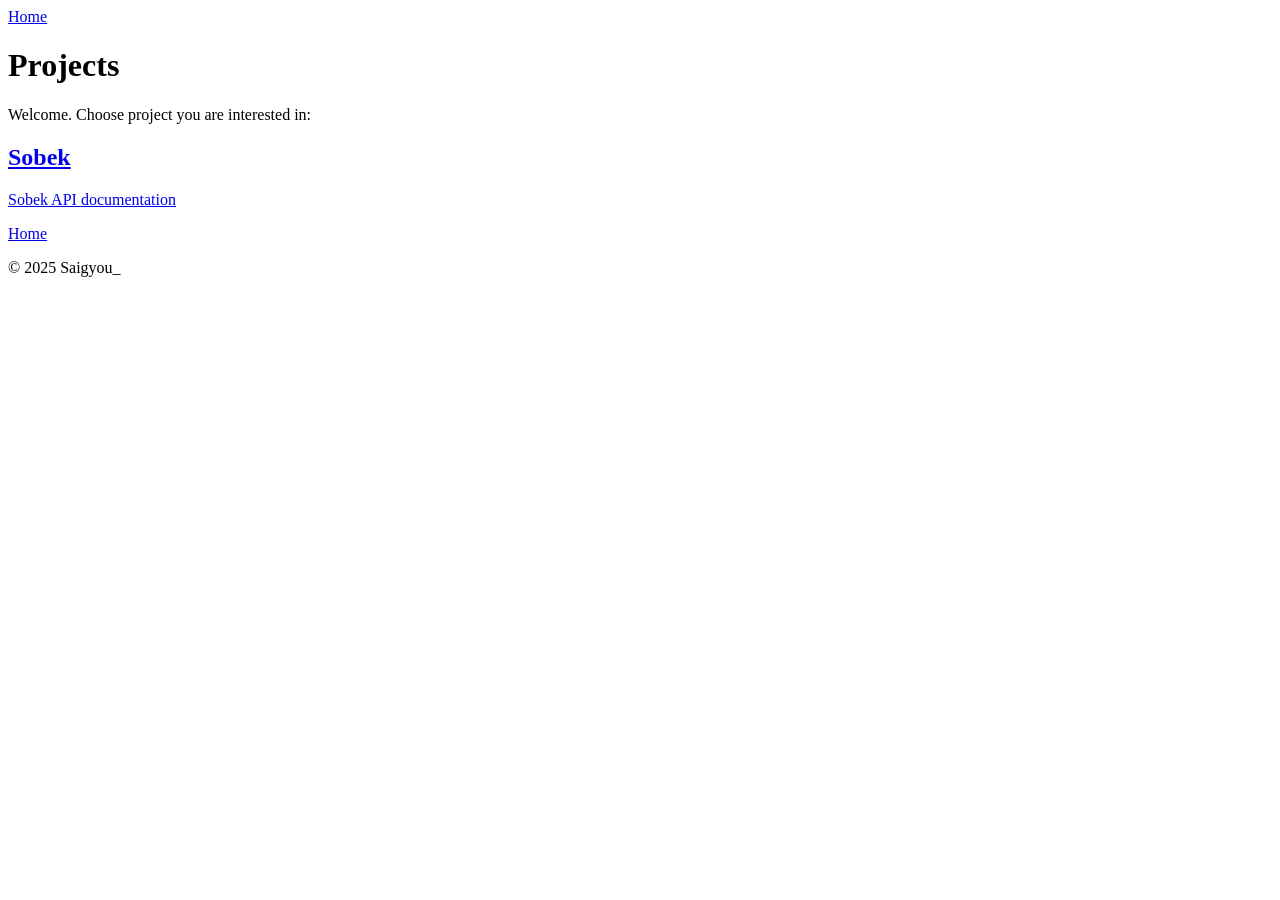
==== index.html @ 5abf569a "Removed link to side projects" ====
<!DOCTYPE html>
<html>
<head>
    <title>Index</title>
    <meta name="description" content="Technical page">
    <meta name="viewport" content="width=device-width, initial-scale=1">

    <!-- Default Styles -->
    <link href="web.css" rel="stylesheet">
</head>
<body>
    <!-- Top Breadcrumb (Single line BELOW) -->
    <nav class="breadcrumb-top">
        <a href="#">Home</a>
    </nav>

    <!-- Header -->
    <header class="header">
        <h1>Projects</h1>
    </header>

    <!-- Main Content -->
    <main class="content">
        <section class="intro">
            <p>Welcome. Choose project you are interested in:</p>
        </section>

        <div class="card-grid">
            <a href="./LIB_SOBEK/index-sobek.html" class="card">
                <h2>Sobek</h2>
                <p>Sobek API documentation</p>
            </a>
        </div>
    </main>

    <!-- Bottom Breadcrumb (Single line ABOVE) -->
    <nav class="breadcrumb-bottom">
        <a href="#">Home</a>
    </nav>

    <!-- Footer -->
    <footer class="footer">
        <p>© 2025 Saigyou_</p>
    </footer>
</body>

</html>
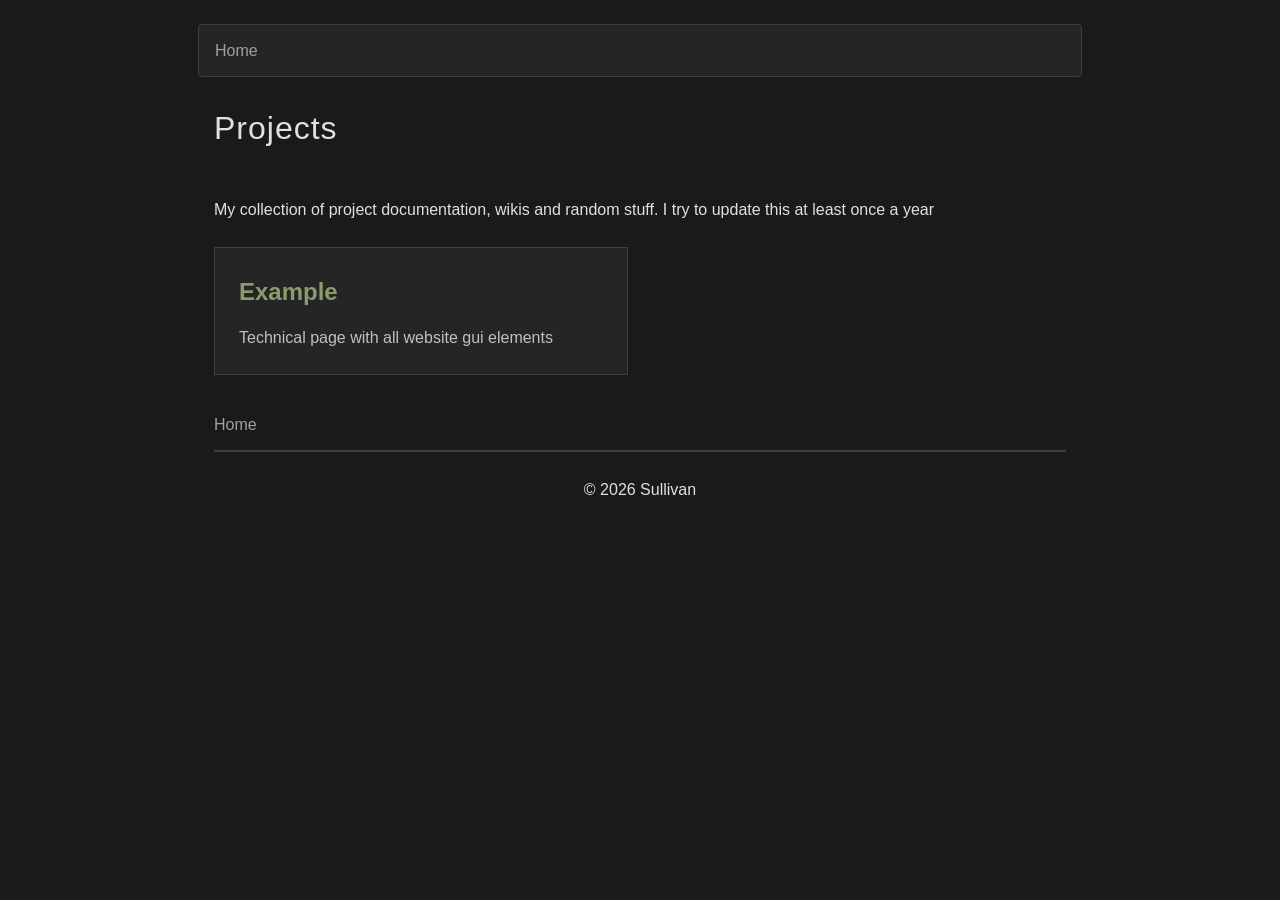
==== commit 43cac85e: "Add files via upload" ====
--- a/index.html
+++ b/index.html
@@ -2,7 +2,7 @@
 <html>
 <head>
     <title>Index</title>
-    <meta name="description" content="Technical page">
+    <meta name="description" content="Project Menu">
     <meta name="viewport" content="width=device-width, initial-scale=1">
 
     <!-- Default Styles -->
@@ -22,13 +22,13 @@
     <!-- Main Content -->
     <main class="content">
         <section class="intro">
-            <p>Welcome. Choose project you are interested in:</p>
+            <p>My collection of project documentation, wikis and random stuff. I try to update this at least once a year</p>
         </section>
 
         <div class="card-grid">
-            <a href="./LIB_SOBEK/index-sobek.html" class="card">
-                <h2>Sobek</h2>
-                <p>Sobek API documentation</p>
+            <a href="./EXAMPLE/index.html" class="card">
+                <h2>Example</h2>
+                <p>Technical page with all website gui elements</p>
             </a>
         </div>
     </main>
@@ -40,8 +40,7 @@
 
     <!-- Footer -->
     <footer class="footer">
-        <p>© 2025 Saigyou_</p>
+        <p>© 2026 Sullivan</p>
     </footer>
 </body>
-
-</html>
+</html>
--- a/web.css
+++ b/web.css
@@ -0,0 +1,568 @@
+/* ===== CSS Variables Guide ===== */
+/*
+  COLOR SYSTEM:
+  --bg: Page background (#1a1a1a)
+  --text: Primary text color (#e0e0e0)
+  --accent: Main accent color (#8a9b6e - muted moss green)
+  --accent-secondary: Secondary accent (#7aa2f7 - azure blue)
+  --border: Border and separator colors (#3a3a3a)
+  --card-bg: Card backgrounds (#252525)
+  --code-bg: Code block backgrounds (#2d2d2d)
+  --text-muted: Muted/secondary text (#a0a0a0)
+
+  TYPOGRAPHY:
+  --font-sans: Primary sans-serif font stack
+  --font-mono: Monospace font stack
+  --font-emoji: Emoji font stack
+  --text-base: Base font size (1rem)
+  --text-sm: Small font size (0.875rem)
+  --text-xs: Extra small font size (0.75rem)
+  --leading-normal: Normal line height (1.7)
+  --leading-tight: Tight line height (1.3)
+
+  LAYOUT:
+  --gap: Standard gap (1.5rem)
+  --gap-sm: Small gap (1rem)
+  --gap-xs: Extra small gap (0.5rem)
+  --radius: Border radius (4px)
+  --max-width: Maximum content width (900px)
+
+  USAGE:
+  Use variables like: color: var(--accent);
+  Add new variables only when necessary for consistency.
+*/
+
+/* ===== Base Reset ===== */
+* {
+    margin: 0;
+    padding: 0;
+    box-sizing: border-box;
+}
+
+/* ===== Typography ===== */
+:root {
+    --font-sans: "Noto Sans", "Noto Sans JP", Arial, sans-serif;
+    --font-mono: "Noto Sans Mono", monospace;
+    --font-emoji: "Noto Color Emoji", 'Segoe UI Emoji', sans-serif;
+    
+    --text-base: 1rem;
+    --text-sm: 0.875rem;
+    --text-xs: 0.75rem;
+    --leading-normal: 1.7;
+    --leading-tight: 1.3;
+}
+
+body {
+    font-family: var(--font-sans);
+    font-size: var(--text-base);
+    line-height: var(--leading-normal);
+    color: var(--text);
+    background: var(--bg);
+}
+
+/* ===== Color System ===== */
+:root {
+    /* Original Color Scheme */
+    --bg: #1a1a1a;
+    --text: #e0e0e0;
+    --accent: #8a9b6e;  /* Your muted moss green */
+    --accent-secondary: #7aa2f7; /* Your azure blue */
+    --accent-dark: #2e3b2a;
+    --info: #BC8ADB;
+    --border: #3e3e3e;
+    --card-bg: #252525;
+    --code-bg: #2d2d2d;
+    
+    /* Additional muted colors */
+    --text-muted: #a0a0a0;
+}
+
+/* ===== Layout System ===== */
+:root {
+    --gap: 1.5rem;
+    --gap-sm: 1rem;
+    --gap-xs: 0.5rem;
+    --radius: 4px;
+    --max-width: 900px;
+}
+
+body {
+    max-width: var(--max-width);
+    margin: 0 auto;
+    padding: var(--gap);
+}
+
+/* ===== Header System ===== */
+.header {
+    margin: 0 0 var(--gap) 0;
+    padding-bottom: var(--gap-xs);
+}
+
+.header h1 {
+    font-weight: 400;
+    letter-spacing: 1px;
+    margin-bottom: var(--gap-xs);
+}
+
+.header-links {
+    display: flex;
+    gap: var(--gap-xs);
+    align-items: center;
+    font-size: var(--text-sm);
+}
+
+.header-links .separator {
+    color: var(--text-muted);
+    opacity: 0.5;
+}
+
+/* ===== Footer - Separated Style ===== */
+.footer {
+    border-top: 2px solid var(--border);
+    padding-top: 1.5rem;
+    padding-bottom: 0.5rem;
+    text-align: center;
+}
+
+/* ===== Card System ===== */
+.card-grid {
+    display: grid;
+    grid-template-columns: repeat(auto-fill, minmax(280px, 1fr));
+    gap: var(--gap);
+    margin: var(--gap) 0;
+}
+
+.card {
+    background: var(--card-bg);
+    border: 1px solid var(--border);
+    padding: 1.5rem;
+    transition: border-color 0.2s;
+}
+
+.card:hover {
+    border-color: var(--accent);
+    box-shadow: 0 0 0 1px var(--accent);
+    text-decoration: none;
+}
+
+.card h2, h3 {
+    color: var(--accent);
+    margin-top: 0;
+    margin-bottom: 0.75rem;
+    /* No border-bottom as requested */
+}
+
+.card p {
+    color: #c0c0c0; /* Light gray, slightly darker than main text */
+    margin-bottom: 0;
+    line-height: 1.6;
+}
+
+/* ===== Breadcrumbs - Block Style ===== */
+.breadcrumb-top, 
+.breadcrumb-bottom {
+    background: #252525; /* Slightly darker than page bg */
+    padding: 0.75rem 1rem;
+    margin: 0 -1rem; /* Bleed to edges */
+    border-radius: 4px;
+    border: 1px solid var(--border);
+}
+
+.breadcrumb-top {
+    margin-bottom: 1.5rem;
+}
+
+.breadcrumb-bottom {
+    background: none;
+    border: 0;
+    border-radius: none;
+    margin-top: 1.5rem;
+}
+
+.breadcrumb-top a, 
+.breadcrumb-bottom a {
+    color: #a0a0a0; /* Gray as requested */
+    transition: color 0.2s;
+}
+
+.breadcrumb-top a:hover, 
+.breadcrumb-bottom a:hover {
+    color: var(--text); /* Light gray on hover */
+    text-decoration: underline;
+}
+
+/* ===== Documentation System ===== */
+.doc-section {
+    margin-bottom: var(--gap);
+}
+
+.doc-section h2 {
+    color: var(--accent);
+    margin-bottom: var(--gap-sm);
+    padding-bottom: var(--gap-xs);
+    border-bottom: 1px solid var(--border);
+}
+
+.doc-section-gap {
+    margin-bottom: 3rem;
+}
+
+.doc-section-gap h2 {
+    color: var(--accent);
+    margin-bottom: var(--gap-sm);
+    padding-bottom: var(--gap-xs);
+    border-bottom: 1px solid var(--border);
+}
+
+/* ===== Function Documentation ===== */
+.function-doc {
+    background: var(--card-bg);
+    border: 1px solid var(--border);
+    border-radius: var(--radius);
+    margin: var(--gap) 0;
+    overflow: hidden;
+}
+
+.function-header {
+    background: rgba(0, 0, 0, 0.2);
+    padding: 1rem 1.5rem;
+    border-bottom: 1px solid var(--border);
+}
+
+.function-signature {
+    font-family: var(--font-mono);
+    color: var(--text);
+    font-size: var(--text-base);
+    line-height: var(--leading-tight);
+}
+
+.function-signature .keyword { color: rgb(86,194,130); font-weight: bold;}
+.function-signature .type { color: rgb(136,209,138); font-weight: bold;}
+.function-signature .function { color: rgb(248,248,137); font-weight: bold;}
+.function-signature .operator { color: rgb(179,138,79); font-weight: bold; }
+.function-signature .punctuation { color: rgb(179,138,79); font-weight: bold; }
+.function-signature .macro { color: rgb(191,38,38); font-weight: bold;}
+.function-signature .flow { color: rgb(230,70,70); font-weight: bold;}
+.function-signature .constant { color: rgb(196,196,196); font-weight: bold;}
+
+.function-name {
+    color: #e6b422; /* Autumn yellow */
+    font-weight: 600;
+}
+
+.function-type {
+    color: #d4a657; /* Muted autumn yellow */
+}
+
+.function-params {
+    color: var(--text);
+}
+
+.function-description {
+    padding: 1.2rem 1.5rem 1.5rem 1.5rem;
+    line-height: var(--leading-normal);
+}
+
+.function-parameters {
+    margin: 0rem 0rem 1rem 0rem;
+}
+
+.parameter {
+    display: flex;
+    margin-bottom: 0.75rem;
+    padding-bottom: 0.75rem;
+    border-bottom: 1px solid var(--border);
+}
+
+.parameter:first-child {
+    margin-top: 0.75em;
+}
+
+.parameter:last-child {
+    border-bottom: none;
+    margin-bottom: 0;
+    padding-bottom: 0;
+}
+
+.parameter-name {
+    font-family: var(--font-mono);
+    color: var(--info);
+    min-width: 18rem;   /* increase if needed */
+    margin-right: 1rem;
+    font-weight: bold;
+}
+
+.parameter-name .keyword { color: rgb(86,194,130); font-weight: bold;}
+.parameter-name .type { color: rgb(136,209,138); font-weight: bold;}
+.parameter-name .class { color: rgb(136,209,138); font-weight: bold;}
+.parameter-name .function { color: rgb(248,248,137); font-weight: bold;}
+.parameter-name .operator { color: rgb(179,138,79); font-weight: bold; }
+.parameter-name .punctuation { color: rgb(179,138,79); font-weight: bold; }
+.parameter-name .macro { color: rgb(191,38,38); font-weight: bold;}
+.parameter-name .flow { color: rgb(230,70,70); font-weight: bold;}
+.parameter-name .constant { color: rgb(196,196,196); font-weight: bold;}
+.parameter-name .string { color: rgb(29,189,159); font-weight: bold;}
+.parameter-name .number { color: rgb(249,199,60); font-weight: bold;}
+
+.parameter-desc {
+    flex: 1;
+    color: var(--text-muted);
+}
+
+.function-note {
+    background: rgba(180, 180, 180, 0.1);
+    border-left: 3px solid var(--info);
+    padding: 1rem;
+    margin: 1rem 0rem 0rem 0rem;
+    border-radius: 0 var(--radius) var(--radius) 0;
+}
+
+.note-title {
+    font-family: var(--font-mono);
+    color: var(--info);
+    font-weight: 600;
+    margin-bottom: 0.5rem;
+}
+
+/* ===== Type Documentation ===== */
+
+.type-doc {
+    background: var(--card-bg);
+    border: 1px solid var(--border);
+    border-radius: var(--radius);
+    margin: var(--gap) 0;
+    overflow: hidden;
+}
+
+.type-header {
+    background: rgba(0, 0, 0, 0.2);
+    padding: 1rem 1.5rem;
+    border-bottom: 1px solid var(--border);
+}
+
+.type-signature {
+    font-family: var(--font-mono);
+    color: var(--text);
+    font-size: var(--text-base);
+}
+
+.type-signature .keyword { color: rgb(86,194,130); font-weight: bold;}
+.type-signature .type { color: rgb(136,209,138); font-weight: bold;}
+.type-signature .class { color: rgb(136,209,138); font-weight: bold;}
+.type-signature .function { color: rgb(248,248,137); font-weight: bold;}
+.type-signature .operator { color: rgb(179,138,79); font-weight: bold; }
+.type-signature .punctuation { color: rgb(179,138,79); font-weight: bold; }
+.type-signature .macro { color: rgb(191,38,38); font-weight: bold;}
+.type-signature .flow { color: rgb(230,70,70); font-weight: bold;}
+.type-signature .constant { color: rgb(196,196,196); font-weight: bold;}
+.type-signature .string { color: rgb(29,189,159); font-weight: bold;}
+.type-signature .number { color: rgb(249,199,60); font-weight: bold;}
+
+.type-name {
+    color: var(--border);/* #e6b422; */
+    font-weight: 600;
+}
+
+.type-description {
+    padding: 1.2rem 1.5rem 1.5rem 1.5rem;
+    line-height: var(--leading-normal);
+}
+
+.type-description .function-parameters {
+    margin-bottom: 0;
+}
+        
+/* ===== Utilities ===== */
+.mt-0 { margin-top: 0 !important; }
+.mb-0 { margin-bottom: 0 !important; }
+.text-sm { font-size: var(--text-sm); }
+.text-muted { color: var(--text-muted); }
+h4 { margin-bottom: 0.75rem; }
+.gapbreak {
+    display: block;
+    height: var(--gap);   /* exactly 1.5rem */
+    margin: 0;            /* no collapse risk */
+}
+img {
+    max-width: 100%;   /* Constrains image to its parent container's width */
+    height: auto;      /* Maintains aspect ratio */
+    display: block;    /* Optional: removes extra inline spacing */
+    margin-left: auto;
+    margin-right: auto;
+}
+
+/* ===== Links styling ===== */
+a {
+    color: var(--accent-secondary);
+    text-decoration: none;
+    transition: all 0.2s;
+}
+
+a:hover {
+    opacity: 0.8;
+    text-decoration: underline;
+}
+
+
+/* Table Container */
+.table-container {
+    overflow-x: auto;
+    margin: 1rem 0;
+    -webkit-overflow-scrolling: touch;
+}
+
+/* Simple Table – with full borders */
+.simple-table {
+    width: 100%;
+    min-width: 600px;
+    border-collapse: collapse;
+    background: var(--card-bg);
+}
+
+.simple-table th,
+.simple-table td {
+    padding: 0.75rem;
+    border: 2px solid #2e3b2a;
+    text-align: left;
+    vertical-align: top;
+}
+
+.simple-table th {
+    font-weight: 700;
+    background: #2e3b2a;      /* moss green */
+    color: white;                   /* white text */
+    border-color: #2e3b2a;
+}
+
+.simple-table tr:last-child td {
+    border-bottom: 2px solid #2e3b2a;  /* keep consistency, no removal */
+}
+
+.inline-list {
+    margin: 1em 2em 1em;
+}
+
+/* ===== Table of Contents Styles ===== */
+.toc-container {
+    --toc-width: 260px;
+    --toc-bg: var(--card-bg);
+    --toc-border: var(--border);
+    --toc-radius: var(--radius);
+    --toc-active: var(--accent);
+}
+
+/* Base styles */
+.toc-container {
+    background: var(--toc-bg);
+    border: 1px solid var(--toc-border);
+    border-radius: var(--toc-radius);
+    padding: 1rem;
+    font-size: var(--text-sm);
+    z-index: 1000;
+}
+
+.toc-title {
+    font-size: 1rem;
+    font-weight: 600;
+    margin: 0 0 0.75rem 0;
+    padding-bottom: 0.5rem;
+    border-bottom: 1px solid var(--border);
+    color: var(--accent);
+}
+
+.toc-list {
+    list-style: none;
+    margin: 0;
+    padding: 0;
+}
+
+.toc-list li {
+    margin: 0.5rem 0;
+    line-height: 1.4;
+}
+
+.toc-list a {
+    color: var(--text-muted);
+    text-decoration: none;
+    display: block;
+    padding: 0.2rem 0;
+    transition: all 0.2s;
+    word-break: break-word;
+    overflow-wrap: break-word;
+}
+
+.toc-list a:hover {
+    color: var(--text);
+    text-decoration: none;
+    opacity: 1;
+}
+
+.toc-list a.active {
+    color: var(--accent-secondary);
+    border-left: 2px solid var(--accent-secondary);
+    padding-left: 0.5rem;
+}
+
+/* ===== TABLET (768px – 1023px) – sticky, non‑overlapping ===== */
+@media (min-width: 768px) and (max-width: 1023px) {
+    .toc-container {
+        position: sticky;
+        float: right;
+        clear: right;
+        width: var(--toc-width);
+        margin: 0 0 1rem 1.5rem;
+        top: 2.5rem;        /* starts below breadcrumb */
+        max-height: calc(100vh - 3rem);
+        overflow-y: auto;
+    }
+
+    /* Ensure content floats around the ToC */
+    .content, .doc-section, .function-doc, .type-doc {
+        overflow: hidden;
+    }
+}
+
+/* ===== DESKTOP (≥1024px) – fixed to right edge, hovers over margins ===== */
+@media (min-width: 1024px) {
+    .toc-container {
+        position: fixed;
+        width: var(--toc-width);
+        right: 1rem;
+        /* top will be set dynamically by JS (starts below breadcrumb, sticks on scroll) */
+        max-height: calc(100vh - 2rem);
+        overflow-y: auto;
+        transition: top 0.1s ease-out;
+    }
+}
+
+/* ===== Mobile (≤767px) – normal flow, above top breadcrumb ===== */
+@media (max-width: 767px) {
+    .toc-container {
+        position: relative;
+        width: 100%;
+        margin-bottom: var(--gap);
+    }
+
+    .toc-list {
+        display: block;
+        white-space: normal;
+    }
+
+    .toc-list li {
+        display: block;
+        margin: 0.5rem 0;
+    }
+
+    .toc-list a {
+        display: block;
+        padding: 0.25rem 0;
+        white-space: normal;
+    }
+
+    .toc-list a.active {
+        background: transparent;
+        color: var(--accent-secondary);
+        border-left: 2px solid var(--accent-secondary);
+        padding-left: 0.5rem;
+    }
+}
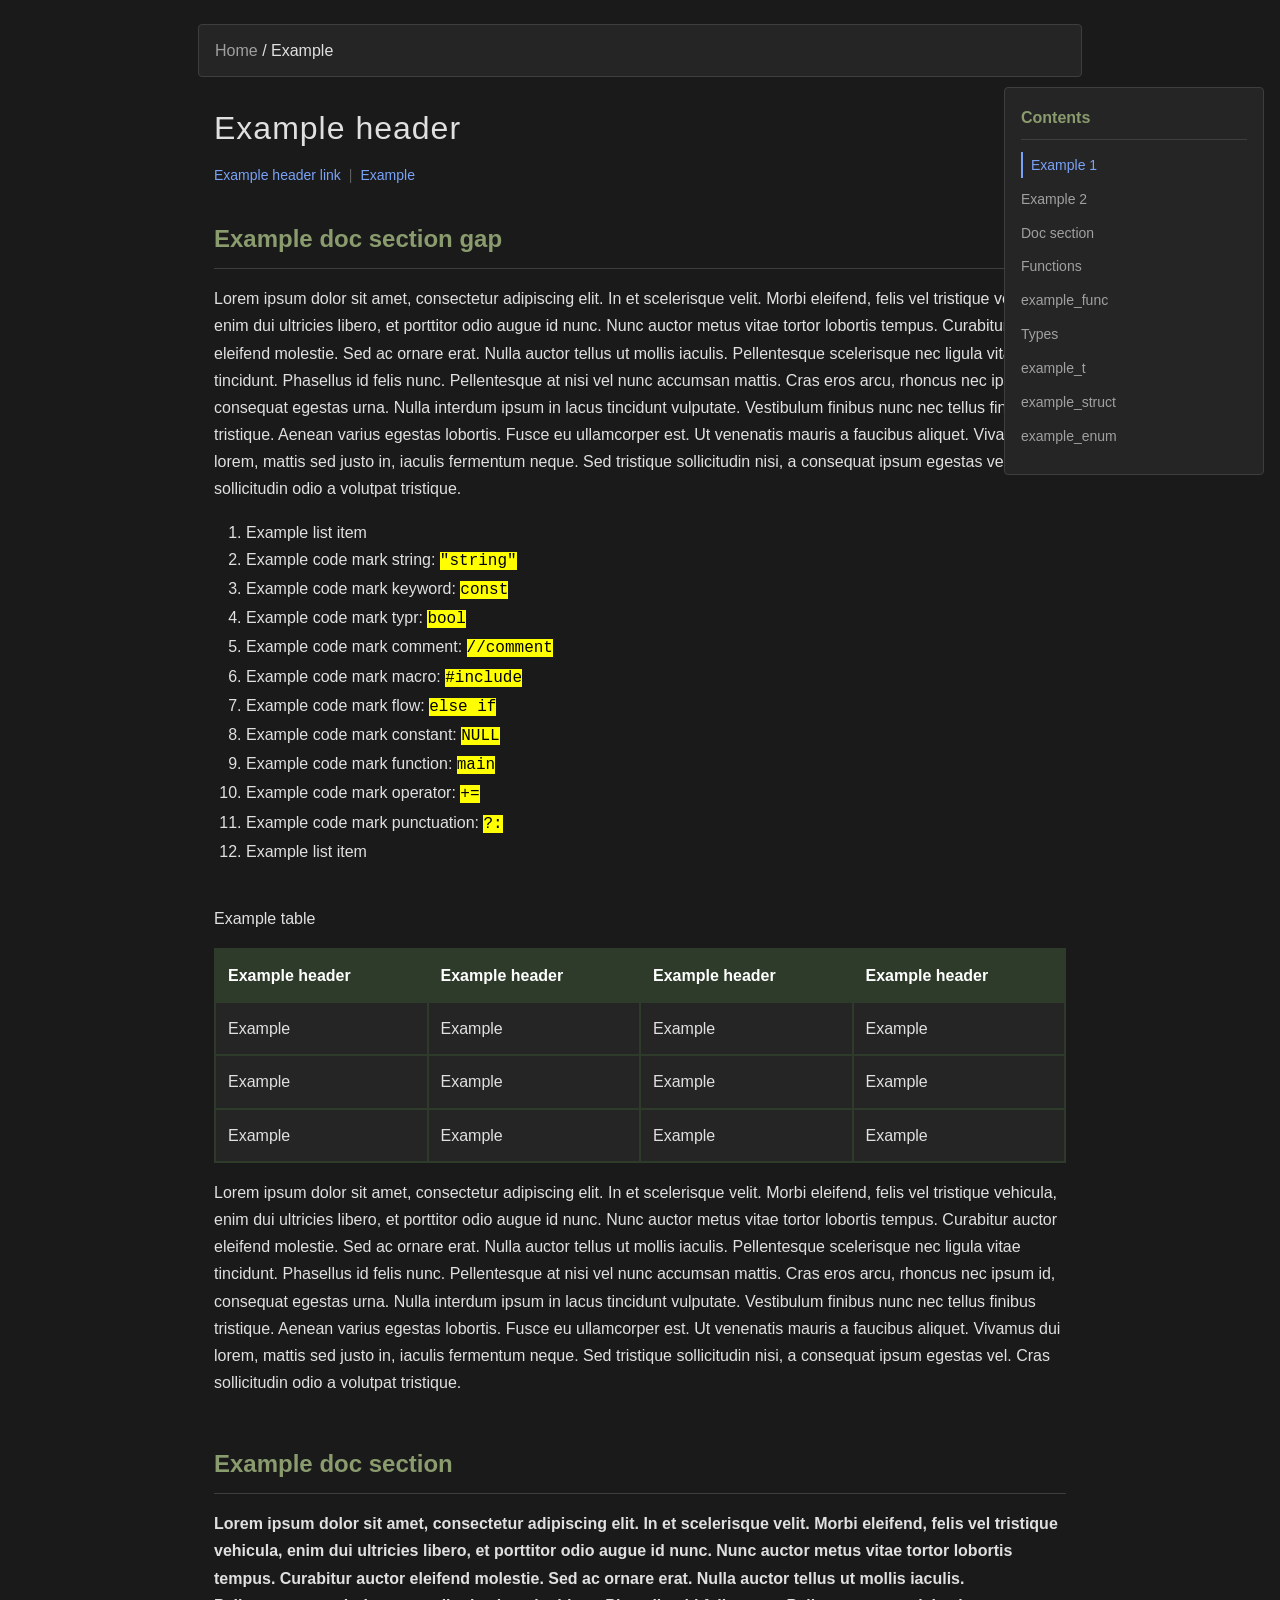
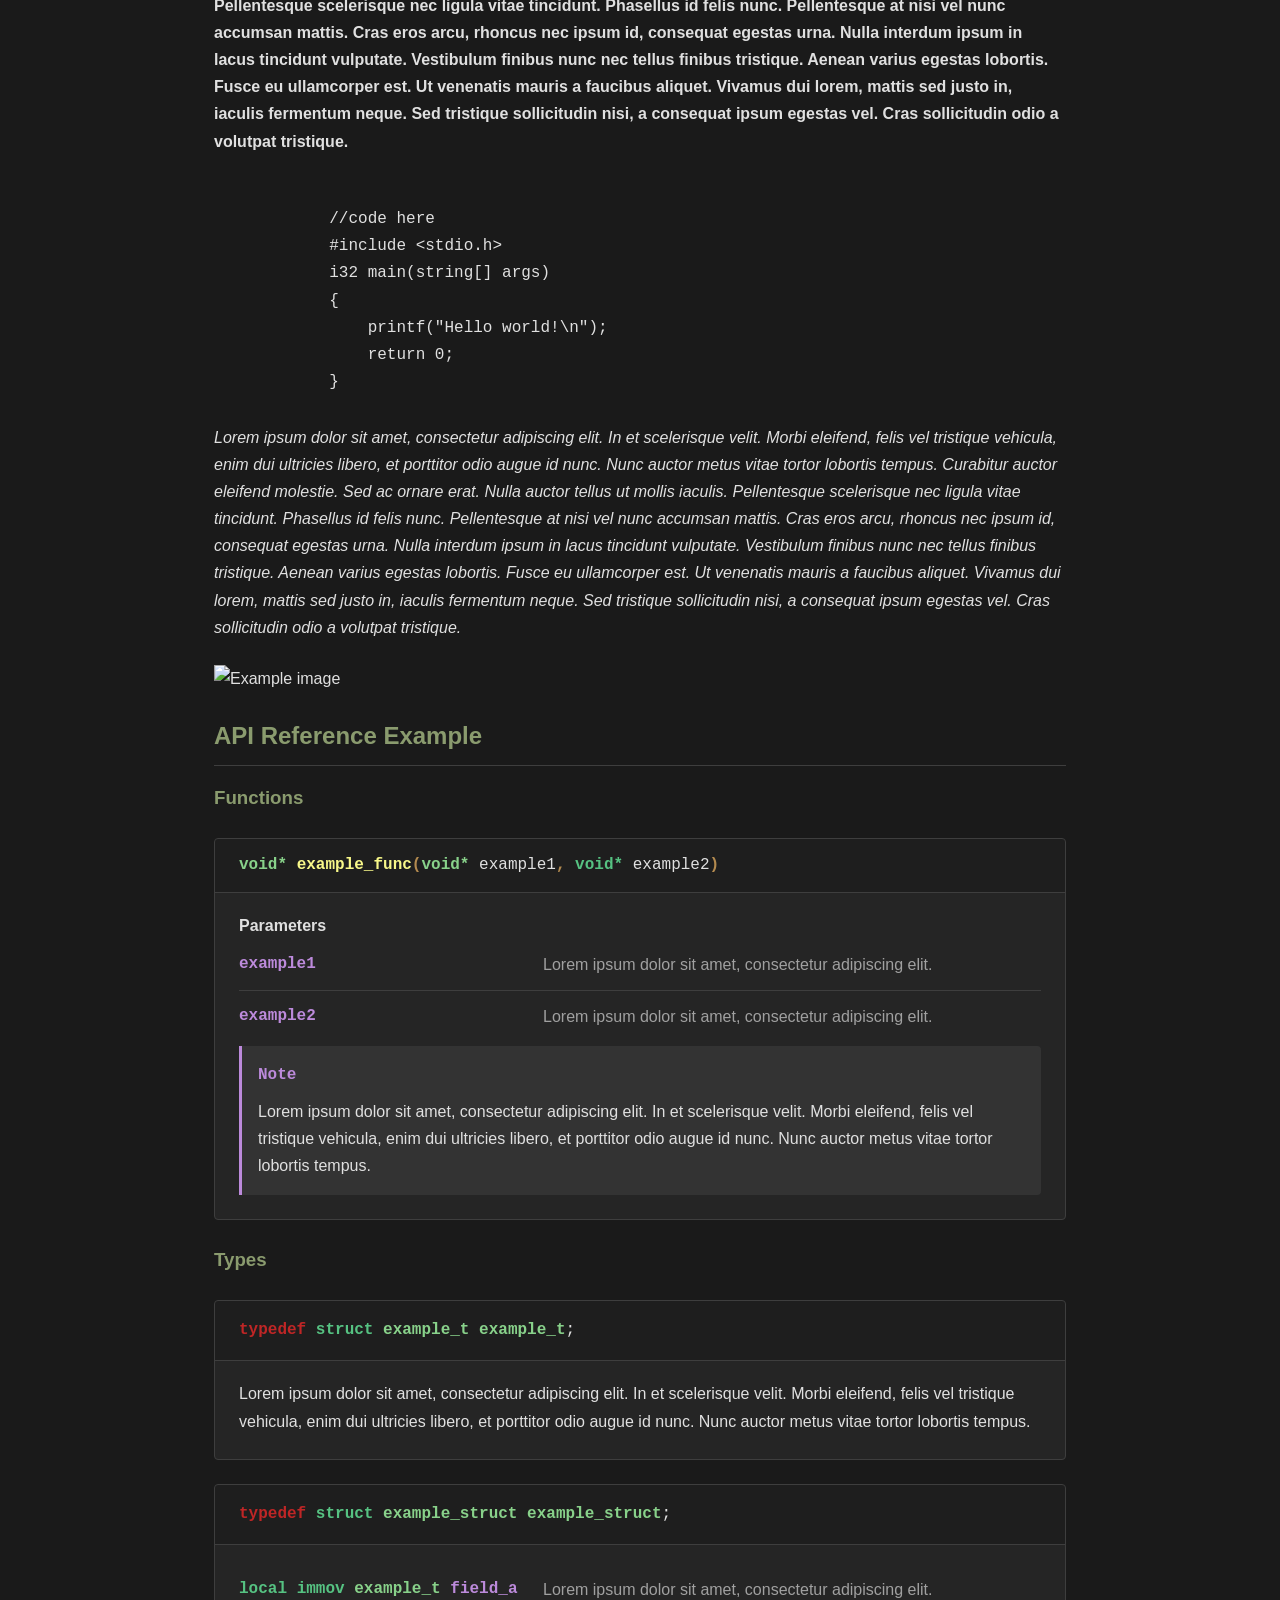
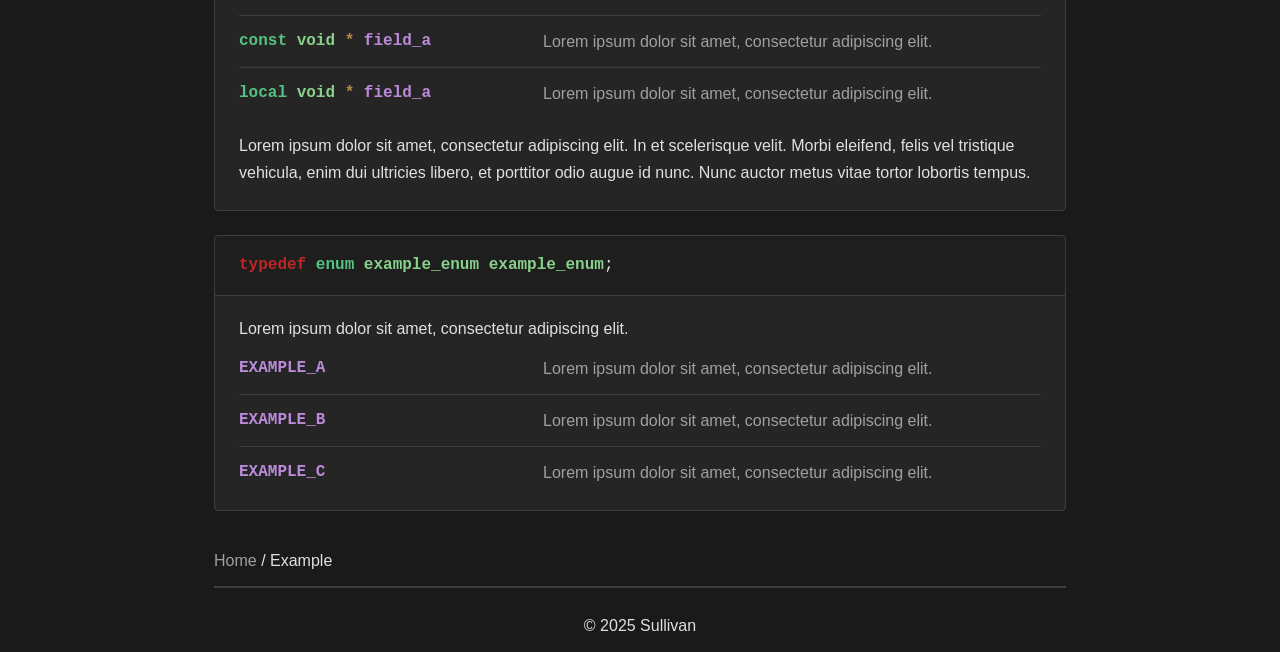
==== commit bfb30893: "Add files via upload" ====
--- a/index.html
+++ b/index.html
@@ -1,46 +1,215 @@
 <!DOCTYPE html>
 <html>
 <head>
-    <title>Index</title>
-    <meta name="description" content="Project Menu">
+    <title>Example</title>
+    <meta name="description" content="Example webpage">
     <meta name="viewport" content="width=device-width, initial-scale=1">
-
-    <!-- Default Styles -->
-    <link href="web.css" rel="stylesheet">
+    
+    <!-- Styles -->
+    <link href="../web.css" rel="stylesheet">
+    
+    <!-- Codeblock -->
+    <link rel="stylesheet" href="../codeblock.css">
 </head>
 <body>
-    <!-- Top Breadcrumb (Single line BELOW) -->
+    <!-- Top Breadcrumb -->
     <nav class="breadcrumb-top">
-        <a href="#">Home</a>
+        <a href="../index.html">Home</a> / <span>Example</span>
     </nav>
 
     <!-- Header -->
     <header class="header">
-        <h1>Projects</h1>
+        <h1>Example header</h1>
+        <div class="header-links">
+            <a href="#" target="_blank">Example header link</a>
+            <span class="separator">|</span>
+            <a href="../index.html" target="_blank">Example</a>
+        </div>
     </header>
 
     <!-- Main Content -->
     <main class="content">
-        <section class="intro">
-            <p>My collection of project documentation, wikis and random stuff. I try to update this at least once a year</p>
+        <!-- Overview Section -->
+        <section class="doc-section-gap">
+            <h2 data-toc="Example 1">Example doc section gap</h2>
+            <p>Lorem ipsum dolor sit amet, consectetur adipiscing elit. In et scelerisque velit. Morbi eleifend, felis vel tristique vehicula, enim dui ultricies libero, et porttitor odio augue id nunc. Nunc auctor metus vitae tortor lobortis tempus. Curabitur auctor eleifend molestie. Sed ac ornare erat. Nulla auctor tellus ut mollis iaculis. Pellentesque scelerisque nec ligula vitae tincidunt. Phasellus id felis nunc. Pellentesque at nisi vel nunc accumsan mattis. Cras eros arcu, rhoncus nec ipsum id, consequat egestas urna. Nulla interdum ipsum in lacus tincidunt vulputate. Vestibulum finibus nunc nec tellus finibus tristique. Aenean varius egestas lobortis. Fusce eu ullamcorper est. Ut venenatis mauris a faucibus aliquet. Vivamus dui lorem, mattis sed justo in, iaculis fermentum neque. Sed tristique sollicitudin nisi, a consequat ipsum egestas vel. Cras sollicitudin odio a volutpat tristique.</p>
+            <ol class="inline-list">
+                <li>Example list item</li>
+                <li>Example code mark string: <code><mark style="token:string">"string"</mark></code></li>
+                <li>Example code mark keyword: <code><mark style="token:keyword">const</mark></code></li>
+                <li>Example code mark typr: <code><mark style="token:type">bool</mark></code></li>
+                <li>Example code mark comment: <code><mark style="token:comment">//comment</mark></code></li>
+                <li>Example code mark macro: <code><mark style="token:macro">#include</mark></code></li>
+                <li>Example code mark flow: <code><mark style="token:flow">else if</mark></code></li>
+                <li>Example code mark constant: <code><mark style="token:constant">NULL</mark></code></li>
+                <li>Example code mark function: <code><mark style="token:function">main</mark></code></li>
+                <li>Example code mark operator: <code><mark style="token:operator">+=</mark></code></li>
+                <li>Example code mark punctuation: <code><mark style="token:punctuation">?:</mark></code></li>
+                <li>Example list item</li>
+            </ol>
+            <div class="gapbreak"></div>
+            <p>Example table</p>
+            <div class="table-container">
+                <table class="simple-table">
+                    <thead>
+                        <tr><th>Example header</th><th>Example header</th><th>Example header</th><th>Example header</th></tr>
+                    </thead>
+                    <tbody>
+                        <tr><td>Example</td><td>Example</td><td>Example</td><td>Example</td></tr>
+                        <tr><td>Example</td><td>Example</td><td>Example</td><td>Example</td></tr>
+                        <tr><td>Example</td><td>Example</td><td>Example</td><td>Example</td></tr>
+                    </tbody>
+                </table>
+            </div>
+            <p>Lorem ipsum dolor sit amet, consectetur adipiscing elit. In et scelerisque velit. Morbi eleifend, felis vel tristique vehicula, enim dui ultricies libero, et porttitor odio augue id nunc. Nunc auctor metus vitae tortor lobortis tempus. Curabitur auctor eleifend molestie. Sed ac ornare erat. Nulla auctor tellus ut mollis iaculis. Pellentesque scelerisque nec ligula vitae tincidunt. Phasellus id felis nunc. Pellentesque at nisi vel nunc accumsan mattis. Cras eros arcu, rhoncus nec ipsum id, consequat egestas urna. Nulla interdum ipsum in lacus tincidunt vulputate. Vestibulum finibus nunc nec tellus finibus tristique. Aenean varius egestas lobortis. Fusce eu ullamcorper est. Ut venenatis mauris a faucibus aliquet. Vivamus dui lorem, mattis sed justo in, iaculis fermentum neque. Sed tristique sollicitudin nisi, a consequat ipsum egestas vel. Cras sollicitudin odio a volutpat tristique.</p>
         </section>
-
-        <div class="card-grid">
-            <a href="./EXAMPLE/index.html" class="card">
-                <h2>Example</h2>
-                <p>Technical page with all website gui elements</p>
-            </a>
-        </div>
+        
+        <!-- Installation -->
+        <section class="doc-section">
+            <h2 data-toc="Example 2">Example doc section</h2>
+            <b>Lorem ipsum dolor sit amet, consectetur adipiscing elit. In et scelerisque velit. Morbi eleifend, felis vel tristique vehicula, enim dui ultricies libero, et porttitor odio augue id nunc. Nunc auctor metus vitae tortor lobortis tempus. Curabitur auctor eleifend molestie. Sed ac ornare erat. Nulla auctor tellus ut mollis iaculis. Pellentesque scelerisque nec ligula vitae tincidunt. Phasellus id felis nunc. Pellentesque at nisi vel nunc accumsan mattis. Cras eros arcu, rhoncus nec ipsum id, consequat egestas urna. Nulla interdum ipsum in lacus tincidunt vulputate. Vestibulum finibus nunc nec tellus finibus tristique. Aenean varius egestas lobortis. Fusce eu ullamcorper est. Ut venenatis mauris a faucibus aliquet. Vivamus dui lorem, mattis sed justo in, iaculis fermentum neque. Sed tristique sollicitudin nisi, a consequat ipsum egestas vel. Cras sollicitudin odio a volutpat tristique.</b>
+            <div class="gapbreak"></div>
+            <pre class="copy-code line-numbers lang-c" ln_start="0"><code>
+            //code here
+            #include &ltstdio.h&gt
+            i32 main(string[] args)
+            {
+                printf("Hello world!\n");
+                return 0;
+            }
+            </pre></code>
+            <i>Lorem ipsum dolor sit amet, consectetur adipiscing elit. In et scelerisque velit. Morbi eleifend, felis vel tristique vehicula, enim dui ultricies libero, et porttitor odio augue id nunc. Nunc auctor metus vitae tortor lobortis tempus. Curabitur auctor eleifend molestie. Sed ac ornare erat. Nulla auctor tellus ut mollis iaculis. Pellentesque scelerisque nec ligula vitae tincidunt. Phasellus id felis nunc. Pellentesque at nisi vel nunc accumsan mattis. Cras eros arcu, rhoncus nec ipsum id, consequat egestas urna. Nulla interdum ipsum in lacus tincidunt vulputate. Vestibulum finibus nunc nec tellus finibus tristique. Aenean varius egestas lobortis. Fusce eu ullamcorper est. Ut venenatis mauris a faucibus aliquet. Vivamus dui lorem, mattis sed justo in, iaculis fermentum neque. Sed tristique sollicitudin nisi, a consequat ipsum egestas vel. Cras sollicitudin odio a volutpat tristique.</i>
+            <div class="gapbreak"></div>
+            <img src="assets/BrowserBackground.jpg" alt="Example image">
+        </section>
+
+        <!-- API Reference Section -->
+        <section class="doc-section">
+            <h2 data-toc="Doc section">API Reference Example</h2>
+            
+            <!-- Functions -->
+            <h3 data-toc>Functions</h3>
+            
+            <div class="function-doc" id="example_func" data-toc="example_func">
+                <div class="function-header">
+                    <div class="function-signature">
+                        <span class="type">void*</span> <span class="function">example_func</span><span class="punctuation">(</span><span class="type">void*</span> <span>example1</span><span class="punctuation">,</span>
+                        <span class="keyword">void*</span> <span>example2</span><span class="punctuation">)</span>
+                    </div>
+                </div>
+                <div class="function-description">
+                    <div class="function-parameters">
+                        <h4>Parameters</h4>
+                        <div class="parameter">
+                            <div class="parameter-name">example1</div>
+                            <div class="parameter-desc">Lorem ipsum dolor sit amet, consectetur adipiscing elit.</div>
+                        </div>
+                        <div class="parameter">
+                            <div class="parameter-name">example2</div>
+                            <div class="parameter-desc">Lorem ipsum dolor sit amet, consectetur adipiscing elit.</div>
+                        </div>
+                    </div>
+                    <div class="function-note">
+                        <div class="note-title">Note</div>
+                        <p>Lorem ipsum dolor sit amet, consectetur adipiscing elit. In et scelerisque velit. Morbi eleifend, felis vel tristique vehicula, enim dui ultricies libero, et porttitor odio augue id nunc. Nunc auctor metus vitae tortor lobortis tempus.</p>
+                    </div>
+                </div>
+            </div>
+
+            <!-- Types -->
+            <h3 data-toc="Types">Types</h3>
+            
+            <div class="type-doc" id="example_t" data-toc="example_t">
+                <div class="type-header">
+                    <div class="type-signature">
+                        <span class="macro">typedef</span> <span class="keyword">struct</span> <span class="type">example_t</span> <span class="type">example_t</span>;
+                    </div>
+                </div>
+                <div class="type-description">
+                    <p>Lorem ipsum dolor sit amet, consectetur adipiscing elit. In et scelerisque velit. Morbi eleifend, felis vel tristique vehicula, enim dui ultricies libero, et porttitor odio augue id nunc. Nunc auctor metus vitae tortor lobortis tempus.</p>
+                </div>
+            </div>
+            
+            <div class="type-doc" id="example_struct" data-toc="example_struct">
+                <div class="type-header">
+                    <div class="type-signature">
+                        <span class="macro">typedef</span> <span class="keyword">struct</span> <span class="type">example_struct</span> <span class="type">example_struct</span>;
+                    </div>
+                </div>
+                <div class="type-description">
+                    <div class="function-parameters">
+                        <div class="parameter">
+                            <a href="#example_t">
+                                <div class="parameter-name">
+                                    <span class="keyword">local</span>
+                                    <span class="keyword">immov</span>
+                                    <span class="type">example_t</span> field_a
+                                </div>
+                            </a>
+                            <div class="parameter-desc">Lorem ipsum dolor sit amet, consectetur adipiscing elit.</div>
+                        </div>
+                        <div class="parameter">
+                            <div class="parameter-name">
+                                <span class="keyword">const</span>
+                                <span class="type">void</span>
+                                <span class="operator">*</span> field_a
+                            </div>
+                            <div class="parameter-desc">Lorem ipsum dolor sit amet, consectetur adipiscing elit.</div>
+                        </div>
+                        <div class="parameter">
+                            <div class="parameter-name">
+                                <span class="keyword">local</span>
+                                <span class="type">void</span>
+                                <span class="operator">*</span> field_a
+                            </div>
+                            <div class="parameter-desc">Lorem ipsum dolor sit amet, consectetur adipiscing elit.</div>
+                        </div>
+                    </div>
+                    <div class="gapbreak"></div>
+                    <p>Lorem ipsum dolor sit amet, consectetur adipiscing elit. In et scelerisque velit. Morbi eleifend, felis vel tristique vehicula, enim dui ultricies libero, et porttitor odio augue id nunc. Nunc auctor metus vitae tortor lobortis tempus.</p>
+                </div>
+            </div>
+
+            <div class="type-doc" id="example_enum" data-toc="example_enum">
+                <div class="type-header">
+                    <div class="type-signature">
+                        <span class="macro">typedef</span> <span class="keyword">enum</span> <span class="type">example_enum</span> <span class="type">example_enum</span>;
+                    </div>
+                </div>
+                <div class="type-description">
+                    <p>Lorem ipsum dolor sit amet, consectetur adipiscing elit.</p>
+                    
+                    <div class="function-parameters">
+                        <div class="parameter">
+                            <div class="parameter-name">EXAMPLE_A</div>
+                            <div class="parameter-desc">Lorem ipsum dolor sit amet, consectetur adipiscing elit.</div>
+                        </div>
+                        <div class="parameter">
+                            <div class="parameter-name">EXAMPLE_B</div>
+                            <div class="parameter-desc">Lorem ipsum dolor sit amet, consectetur adipiscing elit.</div>
+                        </div>
+                        <div class="parameter">
+                            <div class="parameter-name">EXAMPLE_C</div>
+                            <div class="parameter-desc">Lorem ipsum dolor sit amet, consectetur adipiscing elit.</div>
+                        </div>
+                    </div>
+                </div>
+            </div>
+        </section>
     </main>
 
-    <!-- Bottom Breadcrumb (Single line ABOVE) -->
+    <!-- Bottom Breadcrumb -->
     <nav class="breadcrumb-bottom">
-        <a href="#">Home</a>
+        <a href="../index.html">Home</a> / <span>Example</span>
     </nav>
 
     <!-- Footer -->
     <footer class="footer">
-        <p>© 2026 Sullivan</p>
+        <p>© 2025 Sullivan</p>
     </footer>
+
+<!-- Scripts -->
+<script src="../codeblock.js"></script>
+<script src="../toc.js"></script>
 </body>
 </html>
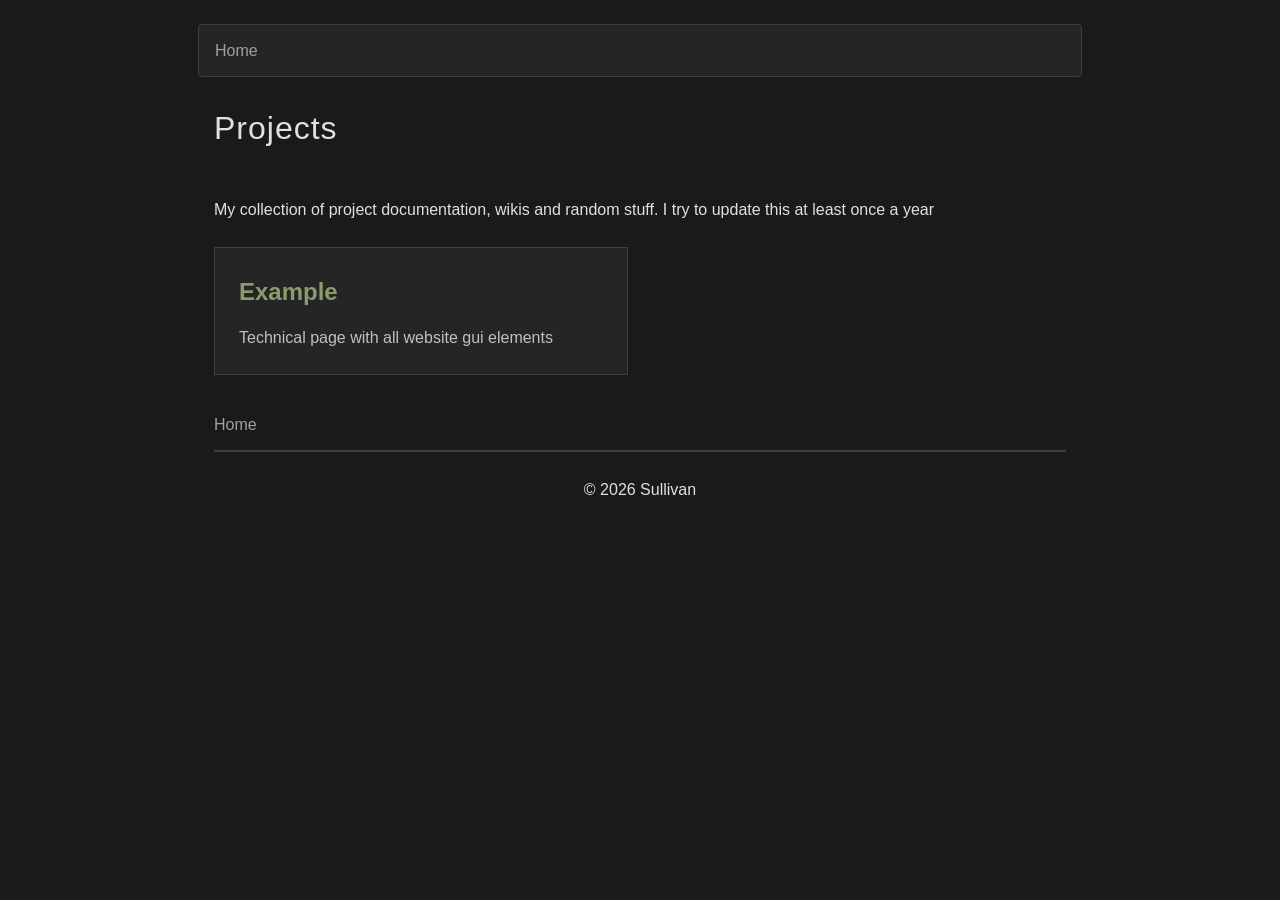
==== commit 5cf77dbd: "Add files via upload" ====
--- a/index.html
+++ b/index.html
@@ -1,215 +1,46 @@
 <!DOCTYPE html>
 <html>
 <head>
-    <title>Example</title>
-    <meta name="description" content="Example webpage">
+    <title>Index</title>
+    <meta name="description" content="Project Menu">
     <meta name="viewport" content="width=device-width, initial-scale=1">
-    
-    <!-- Styles -->
-    <link href="../web.css" rel="stylesheet">
-    
-    <!-- Codeblock -->
-    <link rel="stylesheet" href="../codeblock.css">
+
+    <!-- Default Styles -->
+    <link href="web.css" rel="stylesheet">
 </head>
 <body>
-    <!-- Top Breadcrumb -->
+    <!-- Top Breadcrumb (Single line BELOW) -->
     <nav class="breadcrumb-top">
-        <a href="../index.html">Home</a> / <span>Example</span>
+        <a href="#">Home</a>
     </nav>
 
     <!-- Header -->
     <header class="header">
-        <h1>Example header</h1>
-        <div class="header-links">
-            <a href="#" target="_blank">Example header link</a>
-            <span class="separator">|</span>
-            <a href="../index.html" target="_blank">Example</a>
-        </div>
+        <h1>Projects</h1>
     </header>
 
     <!-- Main Content -->
     <main class="content">
-        <!-- Overview Section -->
-        <section class="doc-section-gap">
-            <h2 data-toc="Example 1">Example doc section gap</h2>
-            <p>Lorem ipsum dolor sit amet, consectetur adipiscing elit. In et scelerisque velit. Morbi eleifend, felis vel tristique vehicula, enim dui ultricies libero, et porttitor odio augue id nunc. Nunc auctor metus vitae tortor lobortis tempus. Curabitur auctor eleifend molestie. Sed ac ornare erat. Nulla auctor tellus ut mollis iaculis. Pellentesque scelerisque nec ligula vitae tincidunt. Phasellus id felis nunc. Pellentesque at nisi vel nunc accumsan mattis. Cras eros arcu, rhoncus nec ipsum id, consequat egestas urna. Nulla interdum ipsum in lacus tincidunt vulputate. Vestibulum finibus nunc nec tellus finibus tristique. Aenean varius egestas lobortis. Fusce eu ullamcorper est. Ut venenatis mauris a faucibus aliquet. Vivamus dui lorem, mattis sed justo in, iaculis fermentum neque. Sed tristique sollicitudin nisi, a consequat ipsum egestas vel. Cras sollicitudin odio a volutpat tristique.</p>
-            <ol class="inline-list">
-                <li>Example list item</li>
-                <li>Example code mark string: <code><mark style="token:string">"string"</mark></code></li>
-                <li>Example code mark keyword: <code><mark style="token:keyword">const</mark></code></li>
-                <li>Example code mark typr: <code><mark style="token:type">bool</mark></code></li>
-                <li>Example code mark comment: <code><mark style="token:comment">//comment</mark></code></li>
-                <li>Example code mark macro: <code><mark style="token:macro">#include</mark></code></li>
-                <li>Example code mark flow: <code><mark style="token:flow">else if</mark></code></li>
-                <li>Example code mark constant: <code><mark style="token:constant">NULL</mark></code></li>
-                <li>Example code mark function: <code><mark style="token:function">main</mark></code></li>
-                <li>Example code mark operator: <code><mark style="token:operator">+=</mark></code></li>
-                <li>Example code mark punctuation: <code><mark style="token:punctuation">?:</mark></code></li>
-                <li>Example list item</li>
-            </ol>
-            <div class="gapbreak"></div>
-            <p>Example table</p>
-            <div class="table-container">
-                <table class="simple-table">
-                    <thead>
-                        <tr><th>Example header</th><th>Example header</th><th>Example header</th><th>Example header</th></tr>
-                    </thead>
-                    <tbody>
-                        <tr><td>Example</td><td>Example</td><td>Example</td><td>Example</td></tr>
-                        <tr><td>Example</td><td>Example</td><td>Example</td><td>Example</td></tr>
-                        <tr><td>Example</td><td>Example</td><td>Example</td><td>Example</td></tr>
-                    </tbody>
-                </table>
-            </div>
-            <p>Lorem ipsum dolor sit amet, consectetur adipiscing elit. In et scelerisque velit. Morbi eleifend, felis vel tristique vehicula, enim dui ultricies libero, et porttitor odio augue id nunc. Nunc auctor metus vitae tortor lobortis tempus. Curabitur auctor eleifend molestie. Sed ac ornare erat. Nulla auctor tellus ut mollis iaculis. Pellentesque scelerisque nec ligula vitae tincidunt. Phasellus id felis nunc. Pellentesque at nisi vel nunc accumsan mattis. Cras eros arcu, rhoncus nec ipsum id, consequat egestas urna. Nulla interdum ipsum in lacus tincidunt vulputate. Vestibulum finibus nunc nec tellus finibus tristique. Aenean varius egestas lobortis. Fusce eu ullamcorper est. Ut venenatis mauris a faucibus aliquet. Vivamus dui lorem, mattis sed justo in, iaculis fermentum neque. Sed tristique sollicitudin nisi, a consequat ipsum egestas vel. Cras sollicitudin odio a volutpat tristique.</p>
-        </section>
-        
-        <!-- Installation -->
-        <section class="doc-section">
-            <h2 data-toc="Example 2">Example doc section</h2>
-            <b>Lorem ipsum dolor sit amet, consectetur adipiscing elit. In et scelerisque velit. Morbi eleifend, felis vel tristique vehicula, enim dui ultricies libero, et porttitor odio augue id nunc. Nunc auctor metus vitae tortor lobortis tempus. Curabitur auctor eleifend molestie. Sed ac ornare erat. Nulla auctor tellus ut mollis iaculis. Pellentesque scelerisque nec ligula vitae tincidunt. Phasellus id felis nunc. Pellentesque at nisi vel nunc accumsan mattis. Cras eros arcu, rhoncus nec ipsum id, consequat egestas urna. Nulla interdum ipsum in lacus tincidunt vulputate. Vestibulum finibus nunc nec tellus finibus tristique. Aenean varius egestas lobortis. Fusce eu ullamcorper est. Ut venenatis mauris a faucibus aliquet. Vivamus dui lorem, mattis sed justo in, iaculis fermentum neque. Sed tristique sollicitudin nisi, a consequat ipsum egestas vel. Cras sollicitudin odio a volutpat tristique.</b>
-            <div class="gapbreak"></div>
-            <pre class="copy-code line-numbers lang-c" ln_start="0"><code>
-            //code here
-            #include &ltstdio.h&gt
-            i32 main(string[] args)
-            {
-                printf("Hello world!\n");
-                return 0;
-            }
-            </pre></code>
-            <i>Lorem ipsum dolor sit amet, consectetur adipiscing elit. In et scelerisque velit. Morbi eleifend, felis vel tristique vehicula, enim dui ultricies libero, et porttitor odio augue id nunc. Nunc auctor metus vitae tortor lobortis tempus. Curabitur auctor eleifend molestie. Sed ac ornare erat. Nulla auctor tellus ut mollis iaculis. Pellentesque scelerisque nec ligula vitae tincidunt. Phasellus id felis nunc. Pellentesque at nisi vel nunc accumsan mattis. Cras eros arcu, rhoncus nec ipsum id, consequat egestas urna. Nulla interdum ipsum in lacus tincidunt vulputate. Vestibulum finibus nunc nec tellus finibus tristique. Aenean varius egestas lobortis. Fusce eu ullamcorper est. Ut venenatis mauris a faucibus aliquet. Vivamus dui lorem, mattis sed justo in, iaculis fermentum neque. Sed tristique sollicitudin nisi, a consequat ipsum egestas vel. Cras sollicitudin odio a volutpat tristique.</i>
-            <div class="gapbreak"></div>
-            <img src="assets/BrowserBackground.jpg" alt="Example image">
+        <section class="intro">
+            <p>My collection of project documentation, wikis and random stuff. I try to update this at least once a year</p>
         </section>
 
-        <!-- API Reference Section -->
-        <section class="doc-section">
-            <h2 data-toc="Doc section">API Reference Example</h2>
-            
-            <!-- Functions -->
-            <h3 data-toc>Functions</h3>
-            
-            <div class="function-doc" id="example_func" data-toc="example_func">
-                <div class="function-header">
-                    <div class="function-signature">
-                        <span class="type">void*</span> <span class="function">example_func</span><span class="punctuation">(</span><span class="type">void*</span> <span>example1</span><span class="punctuation">,</span>
-                        <span class="keyword">void*</span> <span>example2</span><span class="punctuation">)</span>
-                    </div>
-                </div>
-                <div class="function-description">
-                    <div class="function-parameters">
-                        <h4>Parameters</h4>
-                        <div class="parameter">
-                            <div class="parameter-name">example1</div>
-                            <div class="parameter-desc">Lorem ipsum dolor sit amet, consectetur adipiscing elit.</div>
-                        </div>
-                        <div class="parameter">
-                            <div class="parameter-name">example2</div>
-                            <div class="parameter-desc">Lorem ipsum dolor sit amet, consectetur adipiscing elit.</div>
-                        </div>
-                    </div>
-                    <div class="function-note">
-                        <div class="note-title">Note</div>
-                        <p>Lorem ipsum dolor sit amet, consectetur adipiscing elit. In et scelerisque velit. Morbi eleifend, felis vel tristique vehicula, enim dui ultricies libero, et porttitor odio augue id nunc. Nunc auctor metus vitae tortor lobortis tempus.</p>
-                    </div>
-                </div>
-            </div>
-
-            <!-- Types -->
-            <h3 data-toc="Types">Types</h3>
-            
-            <div class="type-doc" id="example_t" data-toc="example_t">
-                <div class="type-header">
-                    <div class="type-signature">
-                        <span class="macro">typedef</span> <span class="keyword">struct</span> <span class="type">example_t</span> <span class="type">example_t</span>;
-                    </div>
-                </div>
-                <div class="type-description">
-                    <p>Lorem ipsum dolor sit amet, consectetur adipiscing elit. In et scelerisque velit. Morbi eleifend, felis vel tristique vehicula, enim dui ultricies libero, et porttitor odio augue id nunc. Nunc auctor metus vitae tortor lobortis tempus.</p>
-                </div>
-            </div>
-            
-            <div class="type-doc" id="example_struct" data-toc="example_struct">
-                <div class="type-header">
-                    <div class="type-signature">
-                        <span class="macro">typedef</span> <span class="keyword">struct</span> <span class="type">example_struct</span> <span class="type">example_struct</span>;
-                    </div>
-                </div>
-                <div class="type-description">
-                    <div class="function-parameters">
-                        <div class="parameter">
-                            <a href="#example_t">
-                                <div class="parameter-name">
-                                    <span class="keyword">local</span>
-                                    <span class="keyword">immov</span>
-                                    <span class="type">example_t</span> field_a
-                                </div>
-                            </a>
-                            <div class="parameter-desc">Lorem ipsum dolor sit amet, consectetur adipiscing elit.</div>
-                        </div>
-                        <div class="parameter">
-                            <div class="parameter-name">
-                                <span class="keyword">const</span>
-                                <span class="type">void</span>
-                                <span class="operator">*</span> field_a
-                            </div>
-                            <div class="parameter-desc">Lorem ipsum dolor sit amet, consectetur adipiscing elit.</div>
-                        </div>
-                        <div class="parameter">
-                            <div class="parameter-name">
-                                <span class="keyword">local</span>
-                                <span class="type">void</span>
-                                <span class="operator">*</span> field_a
-                            </div>
-                            <div class="parameter-desc">Lorem ipsum dolor sit amet, consectetur adipiscing elit.</div>
-                        </div>
-                    </div>
-                    <div class="gapbreak"></div>
-                    <p>Lorem ipsum dolor sit amet, consectetur adipiscing elit. In et scelerisque velit. Morbi eleifend, felis vel tristique vehicula, enim dui ultricies libero, et porttitor odio augue id nunc. Nunc auctor metus vitae tortor lobortis tempus.</p>
-                </div>
-            </div>
-
-            <div class="type-doc" id="example_enum" data-toc="example_enum">
-                <div class="type-header">
-                    <div class="type-signature">
-                        <span class="macro">typedef</span> <span class="keyword">enum</span> <span class="type">example_enum</span> <span class="type">example_enum</span>;
-                    </div>
-                </div>
-                <div class="type-description">
-                    <p>Lorem ipsum dolor sit amet, consectetur adipiscing elit.</p>
-                    
-                    <div class="function-parameters">
-                        <div class="parameter">
-                            <div class="parameter-name">EXAMPLE_A</div>
-                            <div class="parameter-desc">Lorem ipsum dolor sit amet, consectetur adipiscing elit.</div>
-                        </div>
-                        <div class="parameter">
-                            <div class="parameter-name">EXAMPLE_B</div>
-                            <div class="parameter-desc">Lorem ipsum dolor sit amet, consectetur adipiscing elit.</div>
-                        </div>
-                        <div class="parameter">
-                            <div class="parameter-name">EXAMPLE_C</div>
-                            <div class="parameter-desc">Lorem ipsum dolor sit amet, consectetur adipiscing elit.</div>
-                        </div>
-                    </div>
-                </div>
-            </div>
-        </section>
+        <div class="card-grid">
+            <a href="./EXAMPLE/index.html" class="card">
+                <h2>Example</h2>
+                <p>Technical page with all website gui elements</p>
+            </a>
+        </div>
     </main>
 
-    <!-- Bottom Breadcrumb -->
+    <!-- Bottom Breadcrumb (Single line ABOVE) -->
     <nav class="breadcrumb-bottom">
-        <a href="../index.html">Home</a> / <span>Example</span>
+        <a href="#">Home</a>
     </nav>
 
     <!-- Footer -->
     <footer class="footer">
-        <p>© 2025 Sullivan</p>
+        <p>© 2026 Sullivan</p>
     </footer>
-
-<!-- Scripts -->
-<script src="../codeblock.js"></script>
-<script src="../toc.js"></script>
 </body>
 </html>
